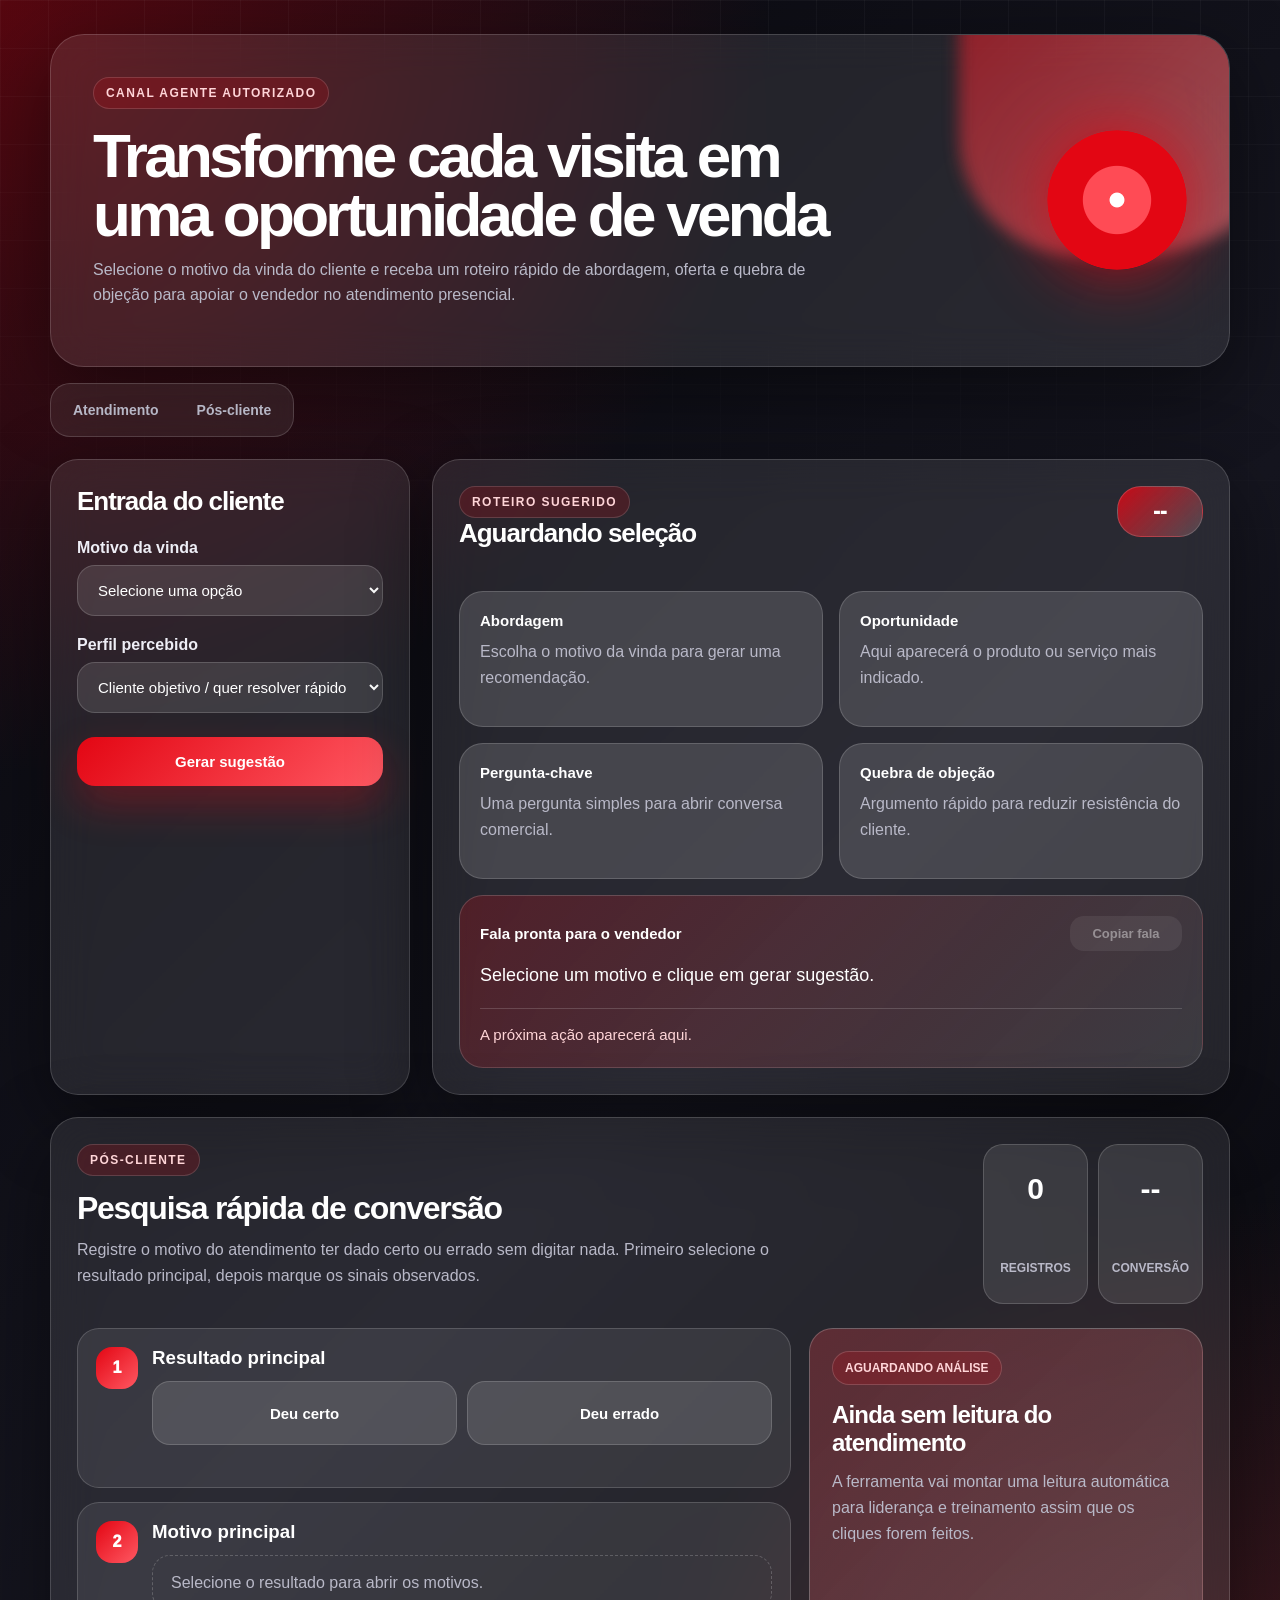
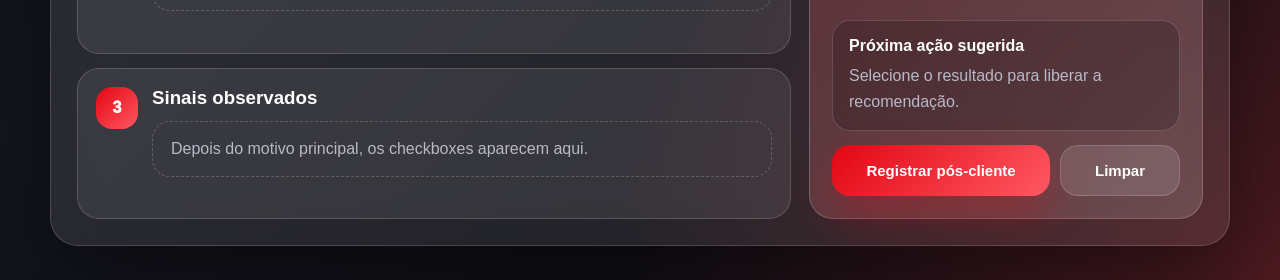
==== index.html @ 572c7fa5 "Add files via upload" ====
<!DOCTYPE html>
<html lang="pt-BR">
<head>
  <meta charset="UTF-8" />
  <meta name="viewport" content="width=device-width, initial-scale=1.0" />
  <title>Assistente de Abordagem | Loja</title>
  <link rel="stylesheet" href="style.css" />
</head>
<body>
  <main class="app-shell">
    <section class="hero-card">
      <div class="hero-content">
        <span class="eyebrow">CANAL AGENTE AUTORIZADO</span>
        <h1>Transforme cada visita em uma oportunidade de venda</h1>
        <p>
          Selecione o motivo da vinda do cliente e receba um roteiro rápido de abordagem,
          oferta e quebra de objeção para apoiar o vendedor no atendimento presencial.
        </p>
      </div>
      <div class="pulse-orb" aria-hidden="true"></div>
    </section>

    <nav class="section-menu" aria-label="Navegação da ferramenta">
      <a href="#atendimento">Atendimento</a>
      <a href="#posCliente">Pós-cliente</a>
    </nav>

    <section class="workspace" id="atendimento">
      <aside class="panel input-panel">
        <h2>Entrada do cliente</h2>
        <label for="motivo">Motivo da vinda</label>
        <select id="motivo">
          <option value="">Selecione uma opção</option>
          <option value="boleto">Pagar boleto</option>
          <option value="segundaVia">Segunda via de conta</option>
          <option value="internetLenta">Internet lenta</option>
          <option value="trocarPlano">Trocar ou reduzir plano</option>
          <option value="comprarCelular">Comprar celular</option>
          <option value="chip">Comprar ou trocar chip</option>
          <option value="cancelamento">Cancelar serviço</option>
        </select>

        <label for="perfil">Perfil percebido</label>
        <select id="perfil">
          <option value="basico">Cliente objetivo / quer resolver rápido</option>
          <option value="familia">Família / usa bastante internet</option>
          <option value="economico">Sensível a preço</option>
          <option value="premium">Busca qualidade / melhor experiência</option>
        </select>

        <button id="gerar" type="button">Gerar sugestão</button>
        <p id="aviso" class="field-message" aria-live="polite"></p>
      </aside>

      <section class="panel result-panel" id="resultado">
        <div class="result-header">
          <div>
            <span class="eyebrow">Roteiro sugerido</span>
            <h2 id="tituloResultado">Aguardando seleção</h2>
          </div>
          <span id="score" class="score">--</span>
        </div>

        <div class="cards-grid">
          <article class="mini-card">
            <h3>Abordagem</h3>
            <p id="abordagem">Escolha o motivo da vinda para gerar uma recomendação.</p>
          </article>

          <article class="mini-card">
            <h3>Oportunidade</h3>
            <p id="oportunidade">Aqui aparecerá o produto ou serviço mais indicado.</p>
          </article>

          <article class="mini-card">
            <h3>Pergunta-chave</h3>
            <p id="pergunta">Uma pergunta simples para abrir conversa comercial.</p>
          </article>

          <article class="mini-card">
            <h3>Quebra de objeção</h3>
            <p id="objecao">Argumento rápido para reduzir resistência do cliente.</p>
          </article>
        </div>

        <div class="script-box">
          <div class="script-box-header">
            <h3>Fala pronta para o vendedor</h3>
            <button id="copiarFala" class="copy-button" type="button" disabled>Copiar fala</button>
          </div>
          <p id="fala">Selecione um motivo e clique em gerar sugestão.</p>
          <p id="acao" class="next-action">A próxima ação aparecerá aqui.</p>
        </div>
      </section>
    </section>

    <section class="panel post-panel" id="posCliente">
      <div class="post-header">
        <div>
          <span class="eyebrow">Pós-cliente</span>
          <h2>Pesquisa rápida de conversão</h2>
          <p>
            Registre o motivo do atendimento ter dado certo ou errado sem digitar nada.
            Primeiro selecione o resultado principal, depois marque os sinais observados.
          </p>
        </div>
        <div class="post-kpis" aria-label="Resumo do pós-cliente">
          <div>
            <strong id="totalRegistros">0</strong>
            <span>registros</span>
          </div>
          <div>
            <strong id="taxaSucesso">--</strong>
            <span>conversão</span>
          </div>
        </div>
      </div>

      <div class="post-layout">
        <div class="post-flow">
          <section class="post-step">
            <span class="step-index">1</span>
            <div>
              <h3>Resultado principal</h3>
              <div class="post-tabs" role="tablist" aria-label="Resultado do atendimento">
                <button class="outcome-button" type="button" data-outcome="sucesso">Deu certo</button>
                <button class="outcome-button" type="button" data-outcome="perda">Deu errado</button>
              </div>
            </div>
          </section>

          <section class="post-step">
            <span class="step-index">2</span>
            <div>
              <h3>Motivo principal</h3>
              <div id="motivoPrincipal" class="reason-grid is-disabled">
                <p>Selecione o resultado para abrir os motivos.</p>
              </div>
            </div>
          </section>

          <section class="post-step">
            <span class="step-index">3</span>
            <div>
              <h3 id="checklistTitulo">Sinais observados</h3>
              <div id="checklistOpcoes" class="checkbox-grid is-disabled">
                <p>Depois do motivo principal, os checkboxes aparecem aqui.</p>
              </div>
            </div>
          </section>
        </div>

        <aside class="post-summary" aria-live="polite">
          <span id="posStatus" class="status-pill">Aguardando análise</span>
          <h3 id="posTitulo">Ainda sem leitura do atendimento</h3>
          <p id="posResumo">A ferramenta vai montar uma leitura automática para liderança e treinamento assim que os cliques forem feitos.</p>
          <div id="posTags" class="tag-list"></div>
          <div class="post-action-box">
            <strong>Próxima ação sugerida</strong>
            <p id="posAcao">Selecione o resultado para liberar a recomendação.</p>
          </div>
          <div class="summary-actions">
            <button id="registrarPos" type="button" disabled>Registrar pós-cliente</button>
            <button id="limparPos" class="ghost-button" type="button">Limpar</button>
          </div>
        </aside>
      </div>
    </section>
  </main>

  <script src="script.js"></script>
</body>
</html>
---- style.css ----
:root {
  --bg: #09090f;
  --card: rgba(255, 255, 255, 0.09);
  --card-strong: rgba(255, 255, 255, 0.14);
  --text: #ffffff;
  --muted: #b9b9c8;
  --red: #e30613;
  --red-soft: #ff4b55;
  --line: rgba(255, 255, 255, 0.16);
  --shadow: 0 24px 80px rgba(0, 0, 0, 0.45);
}

* {
  box-sizing: border-box;
}

body {
  margin: 0;
  min-height: 100vh;
  font-family: Inter, Segoe UI, Arial, sans-serif;
  color: var(--text);
  background:
    radial-gradient(circle at top left, rgba(227, 6, 19, 0.36), transparent 34%),
    radial-gradient(circle at bottom right, rgba(255, 75, 85, 0.28), transparent 30%),
    linear-gradient(135deg, #08080e 0%, #15151f 55%, #07070b 100%);
}

body::before {
  content: "";
  position: fixed;
  inset: 0;
  pointer-events: none;
  background-image:
    linear-gradient(rgba(255,255,255,0.035) 1px, transparent 1px),
    linear-gradient(90deg, rgba(255,255,255,0.035) 1px, transparent 1px);
  background-size: 48px 48px;
  mask-image: linear-gradient(to bottom, black, transparent 75%);
}

.app-shell {
  width: min(1180px, calc(100% - 32px));
  margin: 0 auto;
  padding: 34px 0;
}

.hero-card,
.panel {
  border: 1px solid var(--line);
  background: var(--card);
  backdrop-filter: blur(22px);
  box-shadow: var(--shadow);
}

.hero-card {
  position: relative;
  overflow: hidden;
  min-height: 250px;
  border-radius: 34px;
  padding: 42px;
  display: flex;
  align-items: center;
  justify-content: space-between;
}

.hero-card::after {
  content: "";
  position: absolute;
  right: -90px;
  top: -140px;
  width: 360px;
  height: 360px;
  background: linear-gradient(135deg, var(--red), #ff8a8f);
  filter: blur(8px);
  opacity: 0.55;
  border-radius: 42% 58% 61% 39%;
}

.hero-content {
  max-width: 760px;
  position: relative;
  z-index: 2;
}

.eyebrow {
  display: inline-flex;
  gap: 8px;
  align-items: center;
  color: #ffd5d8;
  background: rgba(227, 6, 19, 0.18);
  border: 1px solid rgba(255, 255, 255, 0.14);
  padding: 8px 12px;
  border-radius: 999px;
  font-size: 12px;
  text-transform: uppercase;
  letter-spacing: 0.12em;
  font-weight: 800;
}

h1 {
  margin: 18px 0 12px;
  font-size: clamp(34px, 5vw, 62px);
  line-height: 0.95;
  letter-spacing: -0.06em;
}

h2, h3, p {
  margin-top: 0;
}

.hero-card p,
.mini-card p,
.script-box p {
  color: var(--muted);
  line-height: 1.6;
}

.pulse-orb {
  position: relative;
  z-index: 2;
  width: 140px;
  height: 140px;
  border-radius: 50%;
  background: radial-gradient(circle, white 0 7%, var(--red-soft) 8% 34%, var(--red) 35% 70%, transparent 71%);
  box-shadow: 0 0 70px rgba(227, 6, 19, 0.8);
  animation: pulse 2.5s infinite;
}

@keyframes pulse {
  0%, 100% { transform: scale(1); opacity: 0.95; }
  50% { transform: scale(1.08); opacity: 1; }
}

.workspace {
  display: grid;
  grid-template-columns: 360px 1fr;
  gap: 22px;
  margin-top: 22px;
}

.section-menu {
  display: flex;
  gap: 10px;
  width: fit-content;
  margin-top: 16px;
  padding: 8px;
  border: 1px solid var(--line);
  border-radius: 20px;
  background: rgba(255, 255, 255, 0.08);
  backdrop-filter: blur(18px);
}

.section-menu a {
  color: var(--muted);
  padding: 10px 14px;
  border-radius: 14px;
  font-size: 14px;
  font-weight: 900;
  text-decoration: none;
}

.section-menu a:hover,
.section-menu a:focus {
  color: #fff;
  background: rgba(227, 6, 19, 0.26);
  outline: none;
}

.panel {
  border-radius: 28px;
  padding: 26px;
}

.input-panel h2,
.result-panel h2 {
  margin-bottom: 22px;
  font-size: 26px;
  letter-spacing: -0.04em;
}

label {
  display: block;
  margin: 20px 0 8px;
  color: #eeeeF6;
  font-weight: 700;
}

select,
button {
  width: 100%;
  border: 0;
  border-radius: 18px;
  font-size: 15px;
}

select {
  color: white;
  background: rgba(255, 255, 255, 0.11);
  border: 1px solid var(--line);
  padding: 15px 16px;
  outline: none;
}

select option {
  color: #111;
}

button {
  margin-top: 24px;
  padding: 16px 18px;
  color: white;
  font-weight: 900;
  cursor: pointer;
  background: linear-gradient(135deg, var(--red), #ff5862);
  box-shadow: 0 18px 42px rgba(227, 6, 19, 0.32);
  transition: transform 0.2s ease, box-shadow 0.2s ease;
}

button:hover {
  transform: translateY(-2px);
  box-shadow: 0 24px 52px rgba(227, 6, 19, 0.44);
}

.field-message {
  min-height: 22px;
  margin: 12px 0 0;
  color: #ffd5d8;
  font-size: 14px;
}

.result-header {
  display: flex;
  align-items: flex-start;
  justify-content: space-between;
  gap: 20px;
  margin-bottom: 20px;
}

.score {
  min-width: 86px;
  text-align: center;
  border-radius: 24px;
  padding: 13px 14px;
  font-weight: 950;
  font-size: 20px;
  color: #fff;
  background: linear-gradient(135deg, rgba(227, 6, 19, 0.85), rgba(255, 255, 255, 0.16));
  border: 1px solid var(--line);
}

.score[data-score="média"] {
  background: linear-gradient(135deg, rgba(255, 184, 77, 0.9), rgba(255, 255, 255, 0.16));
}

.score[data-score="alta"] {
  background: linear-gradient(135deg, rgba(227, 6, 19, 0.85), rgba(255, 255, 255, 0.16));
}

.score[data-score="muito-alta"],
.score[data-score="crítica"] {
  background: linear-gradient(135deg, rgba(255, 42, 64, 0.98), rgba(255, 255, 255, 0.2));
  box-shadow: 0 0 34px rgba(227, 6, 19, 0.38);
}

.result-panel.is-updated {
  animation: resultFlash 0.42s ease;
}

@keyframes resultFlash {
  0% { transform: translateY(4px); border-color: rgba(255, 255, 255, 0.32); }
  100% { transform: translateY(0); border-color: var(--line); }
}

.cards-grid {
  display: grid;
  grid-template-columns: repeat(2, minmax(0, 1fr));
  gap: 16px;
}

.mini-card,
.script-box {
  background: var(--card-strong);
  border: 1px solid var(--line);
  border-radius: 24px;
  padding: 20px;
}

.mini-card h3,
.script-box h3 {
  font-size: 15px;
  color: #fff;
  margin-bottom: 10px;
}

.script-box {
  margin-top: 16px;
  background: linear-gradient(135deg, rgba(227, 6, 19, 0.22), rgba(255, 255, 255, 0.1));
}

.script-box-header {
  display: flex;
  align-items: center;
  justify-content: space-between;
  gap: 14px;
  margin-bottom: 10px;
}

.script-box-header h3 {
  margin-bottom: 0;
}

.script-box p {
  font-size: 18px;
  color: #fff;
}

.copy-button {
  width: auto;
  min-width: 112px;
  margin-top: 0;
  padding: 10px 14px;
  border-radius: 14px;
  font-size: 13px;
  box-shadow: none;
  background: rgba(255, 255, 255, 0.16);
}

.copy-button:disabled {
  opacity: 0.45;
  cursor: not-allowed;
}

.copy-button:hover:not(:disabled) {
  transform: translateY(-1px);
  box-shadow: 0 12px 28px rgba(227, 6, 19, 0.26);
}

.next-action {
  margin: 14px 0 0;
  padding-top: 14px;
  border-top: 1px solid var(--line);
  color: #ffd5d8 !important;
  font-size: 15px !important;
}

.post-panel {
  margin-top: 22px;
}

.post-header {
  display: flex;
  justify-content: space-between;
  gap: 24px;
  margin-bottom: 24px;
}

.post-header h2 {
  margin: 14px 0 10px;
  font-size: 32px;
  letter-spacing: -0.04em;
}

.post-header p {
  max-width: 760px;
  color: var(--muted);
  line-height: 1.6;
}

.post-kpis {
  display: grid;
  grid-template-columns: repeat(2, minmax(92px, 1fr));
  gap: 10px;
  min-width: 220px;
}

.post-kpis div {
  display: grid;
  place-items: center;
  min-height: 94px;
  border: 1px solid var(--line);
  border-radius: 20px;
  background: rgba(255, 255, 255, 0.1);
}

.post-kpis strong {
  font-size: 30px;
  line-height: 1;
}

.post-kpis span {
  color: var(--muted);
  font-size: 12px;
  font-weight: 800;
  text-transform: uppercase;
}

.post-layout {
  display: grid;
  grid-template-columns: minmax(0, 1.45fr) minmax(320px, 0.8fr);
  gap: 18px;
}

.post-flow {
  display: grid;
  gap: 14px;
}

.post-step {
  display: grid;
  grid-template-columns: 42px 1fr;
  gap: 14px;
  padding: 18px;
  border: 1px solid var(--line);
  border-radius: 22px;
  background: rgba(255, 255, 255, 0.08);
}

.post-step h3 {
  margin-bottom: 12px;
}

.step-index {
  display: grid;
  place-items: center;
  width: 42px;
  height: 42px;
  border-radius: 16px;
  color: #fff;
  font-weight: 950;
  background: linear-gradient(135deg, var(--red), #ff5862);
}

.post-tabs,
.reason-grid,
.checkbox-grid {
  display: grid;
  gap: 10px;
}

.post-tabs {
  grid-template-columns: repeat(2, minmax(0, 1fr));
}

.outcome-button,
.reason-button,
.ghost-button {
  margin-top: 0;
  box-shadow: none;
}

.outcome-button {
  min-height: 64px;
  border: 1px solid var(--line);
  background: rgba(255, 255, 255, 0.12);
}

.outcome-button.is-active,
.reason-button.is-active {
  border-color: rgba(255, 255, 255, 0.42);
  background: linear-gradient(135deg, rgba(227, 6, 19, 0.94), rgba(255, 88, 98, 0.7));
  box-shadow: 0 18px 42px rgba(227, 6, 19, 0.28);
}

.reason-grid {
  grid-template-columns: repeat(2, minmax(0, 1fr));
}

.reason-grid.is-disabled,
.checkbox-grid.is-disabled {
  display: block;
  padding: 18px;
  border: 1px dashed rgba(255, 255, 255, 0.2);
  border-radius: 18px;
  color: var(--muted);
}

.reason-grid.is-disabled p,
.checkbox-grid.is-disabled p {
  margin: 0;
}

.reason-button {
  min-height: 116px;
  padding: 16px;
  border: 1px solid var(--line);
  text-align: left;
  background: rgba(255, 255, 255, 0.1);
}

.reason-button strong,
.reason-button span {
  display: block;
}

.reason-button strong {
  margin-bottom: 8px;
  font-size: 15px;
}

.reason-button span {
  color: var(--muted);
  font-size: 13px;
  line-height: 1.45;
}

.checkbox-grid {
  grid-template-columns: repeat(2, minmax(0, 1fr));
}

.checkbox-card {
  position: relative;
  display: flex;
  align-items: flex-start;
  gap: 12px;
  min-height: 72px;
  margin: 0;
  padding: 16px;
  border: 1px solid var(--line);
  border-radius: 18px;
  color: #fff;
  background: rgba(255, 255, 255, 0.1);
  cursor: pointer;
}

.checkbox-card input {
  width: 18px;
  height: 18px;
  margin: 2px 0 0;
  accent-color: var(--red);
  flex: 0 0 auto;
}

.checkbox-card:has(input:checked) {
  border-color: rgba(255, 255, 255, 0.42);
  background: rgba(227, 6, 19, 0.28);
}

.checkbox-card span {
  line-height: 1.35;
}

.post-summary {
  display: flex;
  flex-direction: column;
  min-height: 100%;
  padding: 22px;
  border: 1px solid rgba(255, 255, 255, 0.2);
  border-radius: 24px;
  background:
    linear-gradient(135deg, rgba(227, 6, 19, 0.22), rgba(255, 255, 255, 0.08)),
    rgba(255, 255, 255, 0.08);
}

.status-pill {
  width: fit-content;
  margin-bottom: 16px;
  padding: 9px 12px;
  border-radius: 999px;
  color: #ffd5d8;
  font-size: 12px;
  font-weight: 900;
  text-transform: uppercase;
  background: rgba(227, 6, 19, 0.18);
  border: 1px solid var(--line);
}

.status-pill[data-outcome="sucesso"] {
  color: #d8ffe8;
  background: rgba(25, 170, 95, 0.18);
}

.status-pill[data-outcome="perda"] {
  color: #ffd5d8;
  background: rgba(227, 6, 19, 0.2);
}

.post-summary h3 {
  margin-bottom: 12px;
  font-size: 24px;
  letter-spacing: -0.035em;
}

.post-summary p {
  color: var(--muted);
  line-height: 1.6;
}

.tag-list {
  display: flex;
  flex-wrap: wrap;
  gap: 8px;
  min-height: 32px;
  margin: 10px 0 16px;
}

.tag-list span {
  padding: 8px 10px;
  border: 1px solid var(--line);
  border-radius: 999px;
  color: #fff;
  font-size: 12px;
  background: rgba(255, 255, 255, 0.12);
}

.post-action-box {
  margin-top: auto;
  padding: 16px;
  border: 1px solid var(--line);
  border-radius: 18px;
  background: rgba(0, 0, 0, 0.18);
}

.post-action-box strong {
  display: block;
  margin-bottom: 8px;
}

.post-action-box p {
  margin: 0;
}

.summary-actions {
  display: grid;
  grid-template-columns: 1fr 0.55fr;
  gap: 10px;
  margin-top: 14px;
}

.summary-actions button {
  margin-top: 0;
}

.ghost-button {
  border: 1px solid var(--line);
  background: rgba(255, 255, 255, 0.12);
}

@media (max-width: 880px) {
  .workspace {
    grid-template-columns: 1fr;
  }

  .post-header,
  .post-layout {
    grid-template-columns: 1fr;
  }

  .post-header {
    display: grid;
  }

  .pulse-orb {
    display: none;
  }

  .hero-card {
    padding: 30px;
  }
}

@media (max-width: 560px) {
  .cards-grid {
    grid-template-columns: 1fr;
  }

  .post-tabs,
  .reason-grid,
  .checkbox-grid,
  .summary-actions,
  .post-kpis {
    grid-template-columns: 1fr;
  }

  .post-step {
    grid-template-columns: 1fr;
  }

  .script-box-header {
    align-items: stretch;
    flex-direction: column;
  }

  .copy-button {
    width: 100%;
  }
}
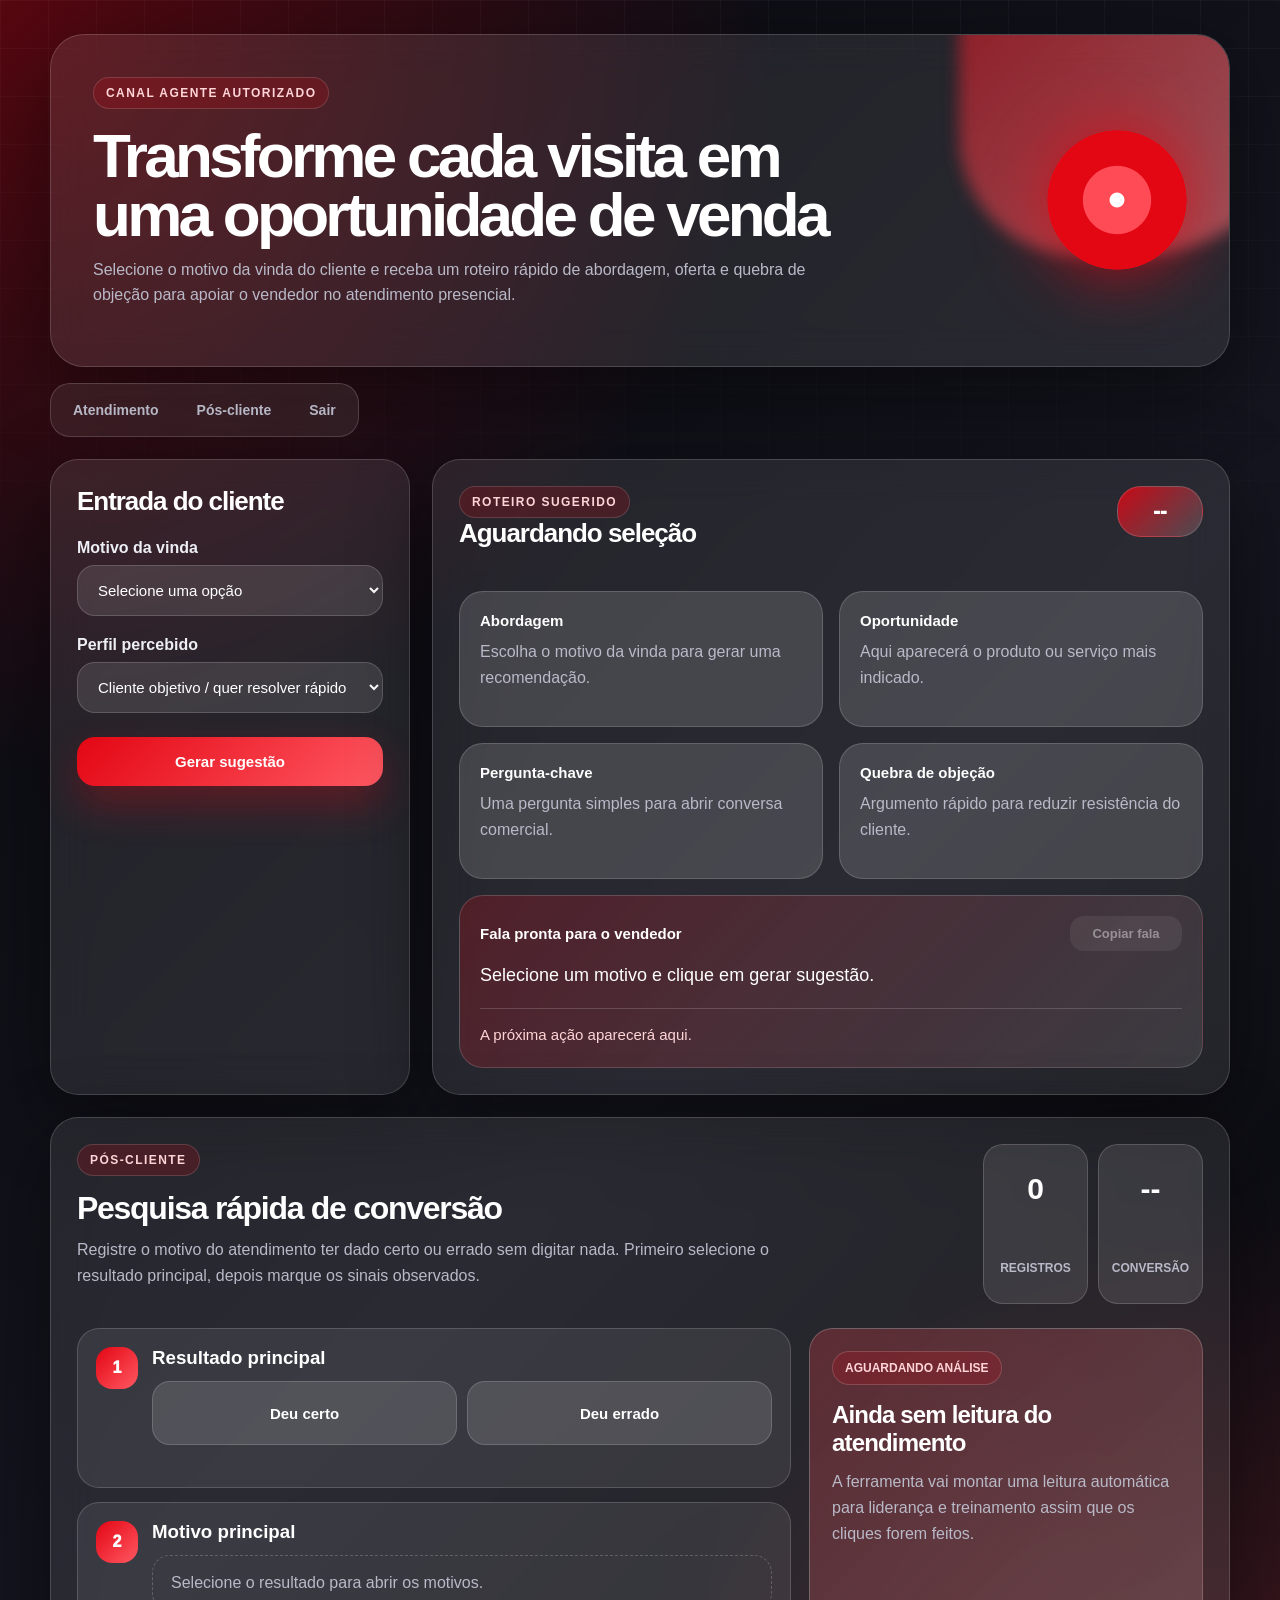
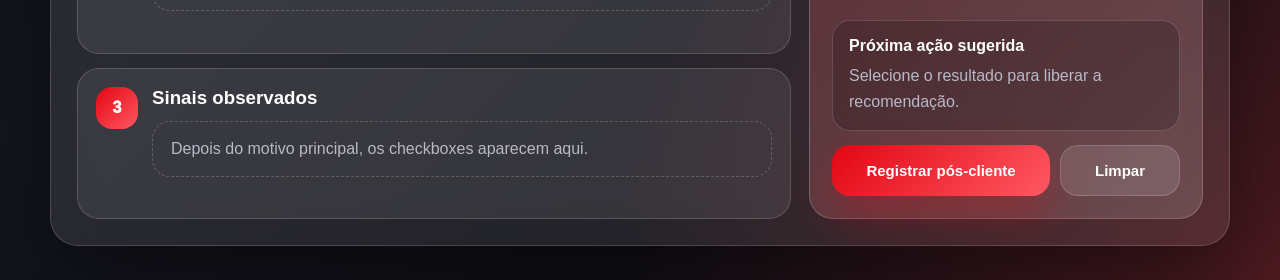
==== commit 30f61026: "Add files via upload" ====
--- a/index.html
+++ b/index.html
@@ -23,6 +23,7 @@
     <nav class="section-menu" aria-label="Navegação da ferramenta">
       <a href="#atendimento">Atendimento</a>
       <a href="#posCliente">Pós-cliente</a>
+      <a href="/logout">Sair</a>
     </nav>
 
     <section class="workspace" id="atendimento">
--- a/style.css
+++ b/style.css
@@ -185,6 +185,7 @@
 }
 
 select,
+input,
 button {
   width: 100%;
   border: 0;
@@ -198,6 +199,20 @@
   border: 1px solid var(--line);
   padding: 15px 16px;
   outline: none;
+}
+
+input {
+  color: white;
+  background: rgba(255, 255, 255, 0.11);
+  border: 1px solid var(--line);
+  padding: 15px 16px;
+  outline: none;
+}
+
+input:focus,
+select:focus {
+  border-color: rgba(255, 255, 255, 0.42);
+  box-shadow: 0 0 0 4px rgba(227, 6, 19, 0.18);
 }
 
 select option {
@@ -634,6 +649,48 @@
   background: rgba(255, 255, 255, 0.12);
 }
 
+.auth-shell {
+  display: grid;
+  place-items: center;
+  width: min(100%, calc(100% - 32px));
+  min-height: 100vh;
+  margin: 0 auto;
+  padding: 34px 0;
+}
+
+.auth-card {
+  width: min(460px, 100%);
+  border: 1px solid var(--line);
+  border-radius: 28px;
+  padding: 34px;
+  background: var(--card);
+  backdrop-filter: blur(22px);
+  box-shadow: var(--shadow);
+}
+
+.auth-card h1 {
+  margin: 18px 0 12px;
+  font-size: clamp(34px, 9vw, 52px);
+  line-height: 1;
+}
+
+.auth-card p {
+  color: var(--muted);
+  line-height: 1.6;
+}
+
+.auth-form {
+  margin-top: 24px;
+}
+
+.auth-form button {
+  margin-top: 14px;
+}
+
+.auth-error {
+  color: #ffd5d8;
+}
+
 @media (max-width: 880px) {
   .workspace {
     grid-template-columns: 1fr;
